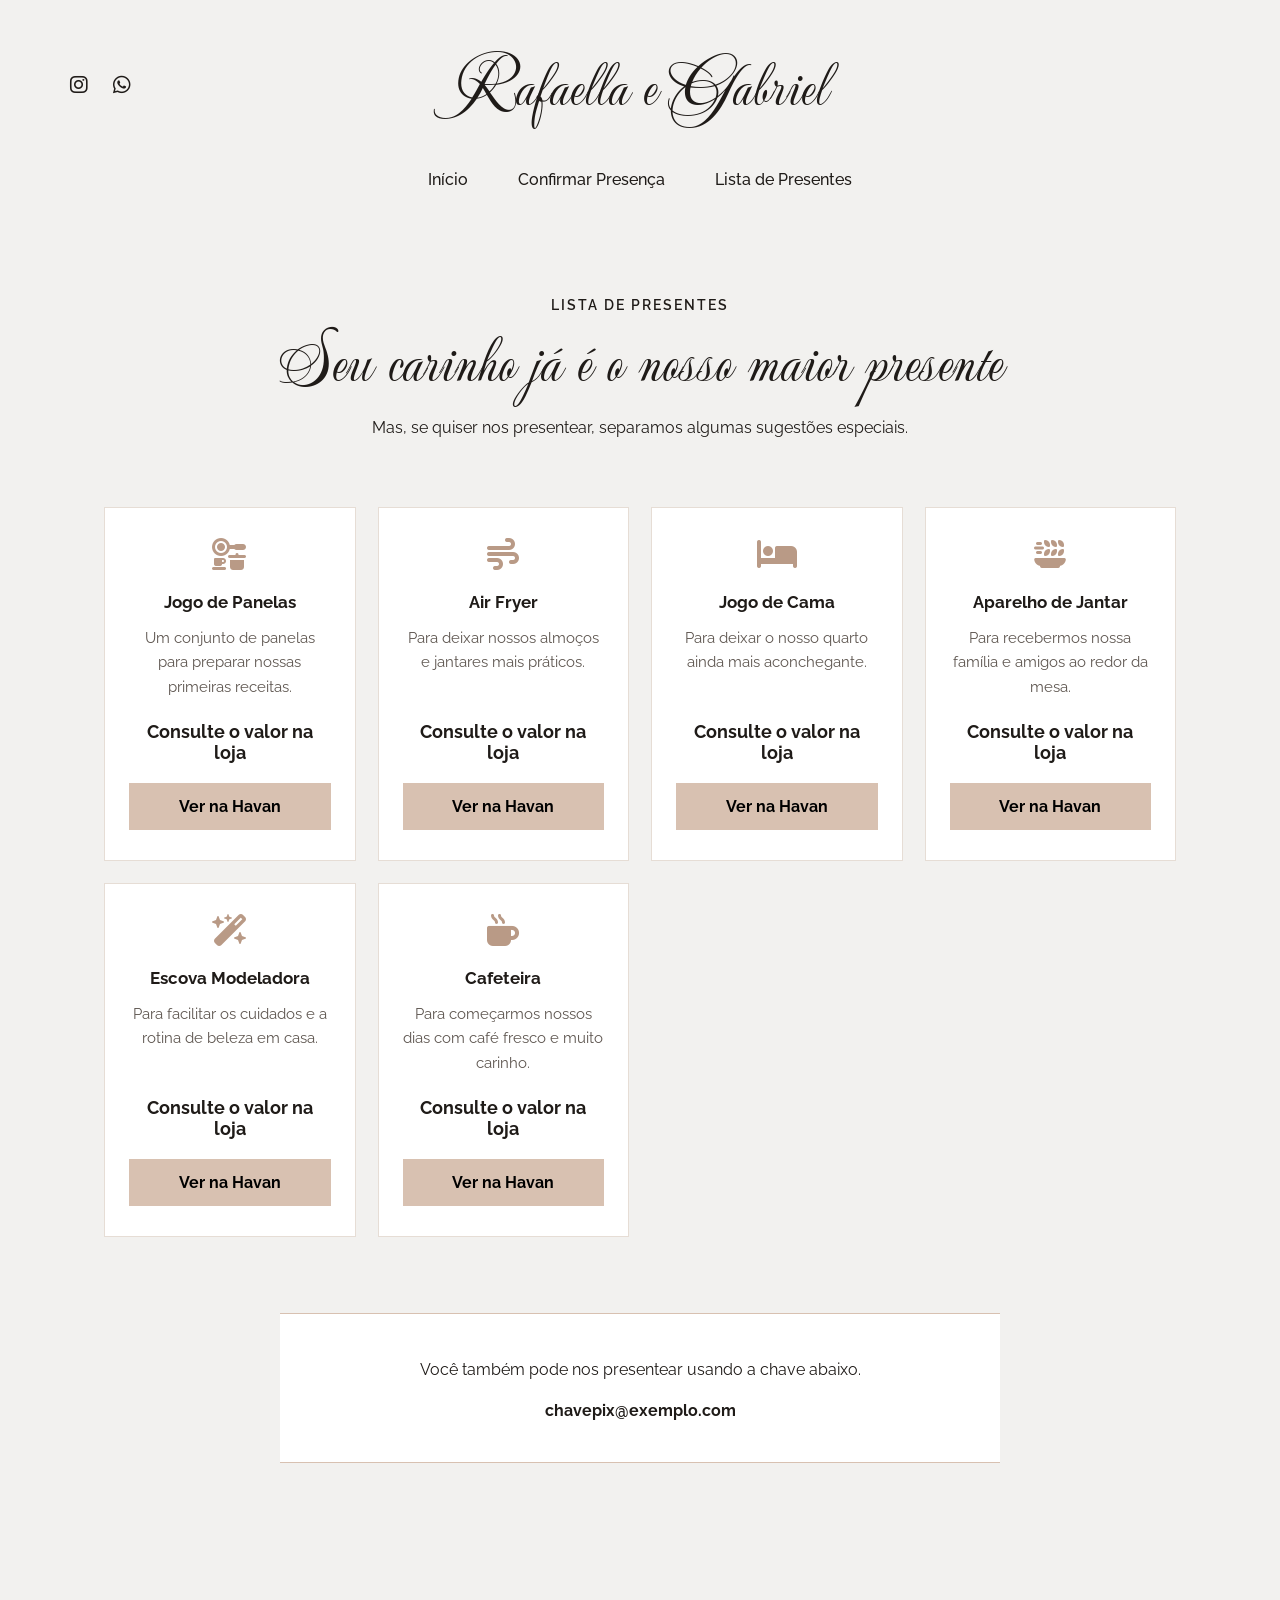
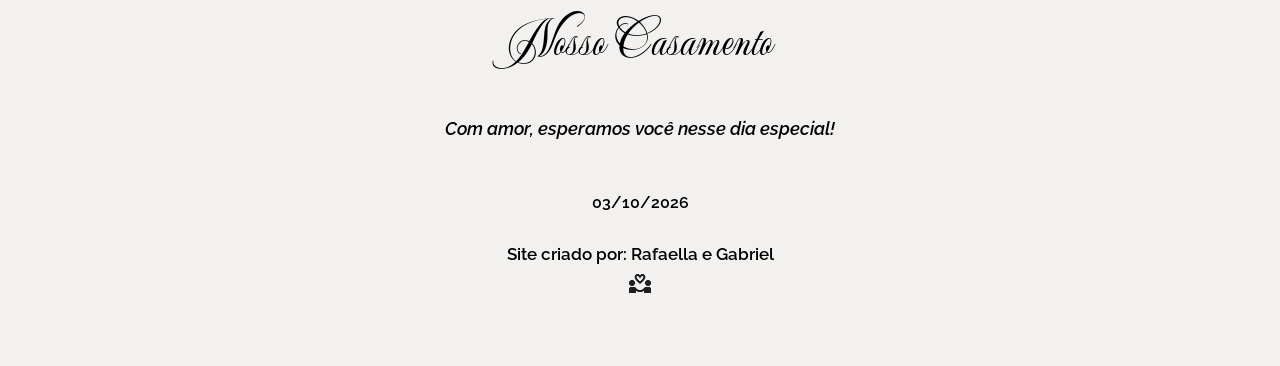
==== presentes.html @ 735d8079 "Initial commit" ====
<!DOCTYPE html>
<html lang="pt-BR">

<head>
    <meta charset="UTF-8">
    <meta name="viewport" content="width=device-width, initial-scale=1.0">
    <title>Lista de Presentes | Rafaella e Gabriel</title>

    <link rel="preconnect" href="https://fonts.googleapis.com">
    <link rel="preconnect" href="https://fonts.gstatic.com" crossorigin>
    <link href="https://fonts.googleapis.com/css2?family=Ballet:opsz@16..72&family=Mea+Culpa&family=Raleway:ital,wght@0,100..900;1,100..900&display=swap" rel="stylesheet">

    <link rel="stylesheet" href="css/style.css">

    <link rel="stylesheet"
        href="https://cdnjs.cloudflare.com/ajax/libs/font-awesome/6.5.2/css/all.min.css">
</head>

<body class="inner-page">
    <header class="page-header">
        <div class="social">
            <a href="#"><i class="fab fa-instagram"></i></a>
            <a href="#"><i class="fab fa-whatsapp"></i></a>
        </div>

        <div class="logo">
            <h1>Rafaella e Gabriel</h1>
        </div>
    </header>

    <nav class="page-nav">
        <a href="index.html">Início</a>
        <a href="#">Confirmar Presença</a>
        <a href="presentes.html">Lista de Presentes</a>
    </nav>

    <main>
        <section class="gifts-hero">
            <p>Lista de Presentes</p>
            <h2>Seu carinho já é o nosso maior presente</h2>
            <span>Mas, se quiser nos presentear, separamos algumas sugestões especiais.</span>
        </section>

        <section class="gift-list" aria-label="Sugestões de presentes">
            <article class="gift-card">
                <i class="fa-solid fa-kitchen-set gift-icon"></i>
                <h3>Jogo de Panelas</h3>
                <p>Um conjunto de panelas para preparar nossas primeiras receitas.</p>
                <strong>Consulte o valor na loja</strong>
                <a href="https://www.havan.com.br/utilidades-domesticas/panelas/jogos-de-panela/"
                    class="gift-button" target="_blank" rel="noopener noreferrer">Ver na Havan</a>
            </article>

            <article class="gift-card">
                <i class="fa-solid fa-wind gift-icon"></i>
                <h3>Air Fryer</h3>
                <p>Para deixar nossos almoços e jantares mais práticos.</p>
                <strong>Consulte o valor na loja</strong>
                <a href="https://www.havan.com.br/fritadeira-air-fryer-arno-7-5-litros-mega-digital-afd7/p"
                    class="gift-button" target="_blank" rel="noopener noreferrer">Ver na Havan</a>
            </article>

            <article class="gift-card">
                <i class="fa-solid fa-bed gift-icon"></i>
                <h3>Jogo de Cama</h3>
                <p>Para deixar o nosso quarto ainda mais aconchegante.</p>
                <strong>Consulte o valor na loja</strong>
                <a href="https://www.havan.com.br/cama-mesa-banho/cama/jogos-de-cama/"
                    class="gift-button" target="_blank" rel="noopener noreferrer">Ver na Havan</a>
            </article>

            <article class="gift-card">
                <i class="fa-solid fa-plate-wheat gift-icon"></i>
                <h3>Aparelho de Jantar</h3>
                <p>Para recebermos nossa família e amigos ao redor da mesa.</p>
                <strong>Consulte o valor na loja</strong>
                <a href="https://www.havan.com.br/utilidades-domesticas/aparelhos-de-jantar/"
                    class="gift-button" target="_blank" rel="noopener noreferrer">Ver na Havan</a>
            </article>

            <article class="gift-card">
                <i class="fa-solid fa-wand-magic-sparkles gift-icon"></i>
                <h3>Escova Modeladora</h3>
                <p>Para facilitar os cuidados e a rotina de beleza em casa.</p>
                <strong>Consulte o valor na loja</strong>
                <a href="https://www.havan.com.br/beleza-e-perfumaria/cabelos/escovas-secadoras/"
                    class="gift-button" target="_blank" rel="noopener noreferrer">Ver na Havan</a>
            </article>

            <article class="gift-card">
                <i class="fa-solid fa-mug-hot gift-icon"></i>
                <h3>Cafeteira</h3>
                <p>Para começarmos nossos dias com café fresco e muito carinho.</p>
                <strong>Consulte o valor na loja</strong>
                <a href="https://www.havan.com.br/eletro/eletroportateis/cafeteiras-eletricas/"
                    class="gift-button" target="_blank" rel="noopener noreferrer">Ver na Havan</a>
            </article>
        </section>

        <section class="pix-section">
            <p>Você também pode nos presentear usando a chave abaixo.</p>
            <span>chavepix@exemplo.com</span>
        </section>
    </main>

    <footer class="site-footer">
        <h2>Nosso Casamento</h2>
        <p>Com amor, esperamos você nesse dia especial!</p>

        <span class="footer-date">03/10/2026</span>

        <a href="#" class="footer-credit">
            Site criado por: Rafaella e Gabriel
            <img src="img/partner_heart_24dp.png" alt="" class="footer-credit-icon">
        </a>
    </footer>
</body>

</html>
---- css/style.css ----
*{
    margin:0;
    padding:0;
    box-sizing:border-box;
}

body{
    font-family:'Raleway', sans-serif;
}

.hero{
    position: relative;
    height: 100vh;
    min-height: 600px;
    overflow: hidden;
}

.hero-img{
    position: absolute;
    top: 0;
    left: 0;
    width: 100%;
    height: 100%;
    object-fit: cover;
    object-position: center;
    display: block;
    z-index: 1;
}

.overlay{
    position: absolute;
    inset: 0;
    background: rgba(0,0,0,.35);
    z-index: 2;
}

header{
    position:relative;
    z-index:2;
    display:grid;
    grid-template-columns:1fr auto 1fr;
    align-items:center;
    padding:40px 70px;
}

.social{
    display:flex;
    gap:25px;
}

.social a{
    color:white;
    font-size:20px;
    text-decoration:none;
}

.logo h1{
    font-family:'Mea Culpa', cursive;
    font-size:4rem;
    font-weight:normal;
    font-style:normal;
    text-align:center;
}

.btn-login{
    color:white;
    text-decoration:none;
    border:1px solid white;
    padding:12px 30px;
    border-radius:40px;
    transition:.3s;
}

.btn-login:hover{
    background:white;
    color:black;
}

nav{
    position:relative;
    z-index:2;
    display:flex;
    justify-content:center;
    gap:50px;
}

nav a{
    color:white;
    text-decoration:none;
    font-size:1rem;
    font-weight:500;
    transition:.3s;
}

nav a:hover{
    color:#d9c2b0;
}

.hero-content{
    position:relative;
    z-index:2;
    height:70%;
    display:flex;
    flex-direction:column;
    justify-content:center;
    align-items:center;
    text-align:center;
    padding:0 20px;
}

.hero-content h2{
    max-width:1000px;
    font-family:'Mea Culpa', cursive;
    font-size:5rem;
    font-weight:300;
    line-height:1.2;
    margin-bottom:40px;
}

.btn-principal{
    background:#d8c1b1;
    color:#000;
    text-decoration:none;
    margin-top:90px;
    padding:20px 50px;
    font-size:1rem;
    font-weight:600;
    transition:.3s;
}

.btn-principal:hover{
    transform:translateY(-3px);
}

.countdown-section{
    padding:70px 20px;
    background:#fff;
    color:#000;
    text-align:center;
}

.countdown-label,
.countdown-message{
    font-family:'Raleway', sans-serif;
    font-size:1.2rem;
    font-weight:500;
    letter-spacing:1px;
    text-transform:uppercase;
}

.countdown-label{
    margin-bottom:26px;
}

.countdown{
    display:flex;
    justify-content:center;
    gap:18px;
    flex-wrap:wrap;
}

.countdown-item{
    width:140px;
    height:140px;
    border:1px solid #d8c1b1;
    border-radius:50%;
    display:flex;
    flex-direction:column;
    justify-content:center;
    align-items:center;
}

.countdown-item span{
    font-size:2.8rem;
    font-weight:500;
    line-height:1;
}

.countdown-item small{
    margin-top:12px;
    font-size:.85rem;
    font-weight:500;
    letter-spacing:1px;
    text-transform:uppercase;
}

.countdown-message{
    margin-top:28px;
}

.site-footer{
    min-height:420px;
    padding:60px 20px;
    background:#f2f1ef;
    color:#000;
    font-family:'Raleway', sans-serif;
    display:flex;
    flex-direction:column;
    justify-content:flex-start;
    align-items:center;
    text-align:center;
}

.site-footer h2{
    font-family:'Mea Culpa', cursive;
    font-size:3.2rem;
    font-weight:normal;
    text-transform:none;
    margin-bottom:44px;
}

.site-footer p{
    font-family:'Raleway', sans-serif;
    font-size:1.1rem;
    font-weight:600;
    font-style:italic;
    margin-bottom:54px;
}

.footer-line{
    width:18px;
    height:1px;
    background:#000;
    margin-bottom:48px;
}

.site-footer a{
    color:#000;
    font-family:'Raleway', sans-serif;
    font-size:1.05rem;
    font-weight:600;
    text-decoration:none;
    margin-bottom:10px;
}

.footer-date{
    display:block;
    margin-bottom:32px;
    font-weight:600;
}

.footer-credit{
    display:flex;
    flex-direction:column;
    align-items:center;
    gap:8px;
}

.footer-credit-icon{
    width:24px;
    height:24px;
    object-fit:contain;
}

.inner-page{
    background:#f2f1ef;
    color:#1f1b18;
}

.page-header{
    background:#f2f1ef;
    color:#1f1b18;
}

.page-header .social a,
.page-nav a{
    color:#1f1b18;
}

.page-nav{
    background:#f2f1ef;
    padding:0 20px 38px;
}

.gifts-hero{
    max-width:900px;
    margin:0 auto;
    padding:70px 24px 44px;
    text-align:center;
}

.gifts-hero p{
    margin-bottom:14px;
    font-size:.85rem;
    font-weight:600;
    letter-spacing:2px;
    text-transform:uppercase;
}

.gifts-hero h2{
    font-family:'Mea Culpa', cursive;
    font-size:4.2rem;
    font-weight:normal;
    line-height:1;
    margin-bottom:20px;
}

.gifts-hero span{
    display:block;
    max-width:580px;
    margin:0 auto;
    font-size:1rem;
    line-height:1.8;
}

.gift-list{
    max-width:1120px;
    margin:0 auto;
    padding:20px 24px 76px;
    display:grid;
    grid-template-columns:repeat(auto-fit, minmax(220px, 1fr));
    gap:22px;
}

.gift-card{
    min-height:310px;
    padding:30px 24px;
    background:#fff;
    border:1px solid #e6ddd5;
    display:flex;
    flex-direction:column;
    align-items:center;
    text-align:center;
}

.gift-icon{
    color:#b99a86;
    font-size:2rem;
    margin-bottom:22px;
}

.gift-card h3{
    font-size:1.05rem;
    font-weight:700;
    margin-bottom:14px;
}

.gift-card p{
    color:#5f5751;
    font-size:.95rem;
    line-height:1.6;
    margin-bottom:22px;
}

.gift-card strong{
    margin-top:auto;
    margin-bottom:20px;
    font-size:1.1rem;
}

.gift-button{
    width:100%;
    padding:14px 20px;
    background:#d8c1b1;
    color:#000;
    font-weight:700;
    text-decoration:none;
    transition:.3s;
}

.gift-button:hover{
    background:#c9aa96;
    transform:translateY(-2px);
}

.pix-section{
    max-width:720px;
    margin:0 auto 80px;
    padding:42px 24px;
    background:#fff;
    border-top:1px solid #d8c1b1;
    border-bottom:1px solid #d8c1b1;
    text-align:center;
}

.pix-section h2{
    font-family:'Raleway', sans-serif;
    font-size:1.5rem;
    font-weight:500;
    margin-bottom:14px;
}

.pix-section p{
    margin-bottom:18px;
    line-height:1.7;
}

.pix-section span{
    font-weight:700;
}

@media(max-width:768px){

    .hero{
        min-height: 100vh;
    }

    .hero-img{
        object-position: center;
    }

    header{
        padding:25px;
    }

    nav{
        flex-wrap:wrap;
        gap:20px;
        padding:0 20px;
    }

    .hero-content h2{
        font-size:3rem;
    }

    .logo h1{
        font-size:2rem;
    }

    .countdown-section{
        padding:54px 18px;
    }

    .countdown-label,
    .countdown-message{
        font-size:2.3rem;
    }

    .countdown{
        gap:12px;
    }

    .countdown-item{
        width:130px;
        height:130px;
        max-width:none;
    }

    .countdown-item span{
        font-size:2.2rem;
    }

    .site-footer{
        min-height:360px;
        padding:48px 20px;
    }

    .site-footer h2{
        font-size:1.7rem;
        margin-bottom:34px;
    }

    .page-header{
        grid-template-columns:1fr;
        justify-items:center;
        gap:18px;
    }

    .page-header .social{
        order:2;
    }

    .page-nav{
        gap:18px;
        padding-bottom:28px;
    }

    .gifts-hero{
        padding:52px 20px 34px;
    }

    .gifts-hero h2{
        font-size:3rem;
    }

    .gift-list{
        grid-template-columns:1fr;
        padding:10px 20px 54px;
    }

    .gift-card{
        min-height:auto;
    }

    .pix-section{
        margin:0 20px 58px;
    }
}
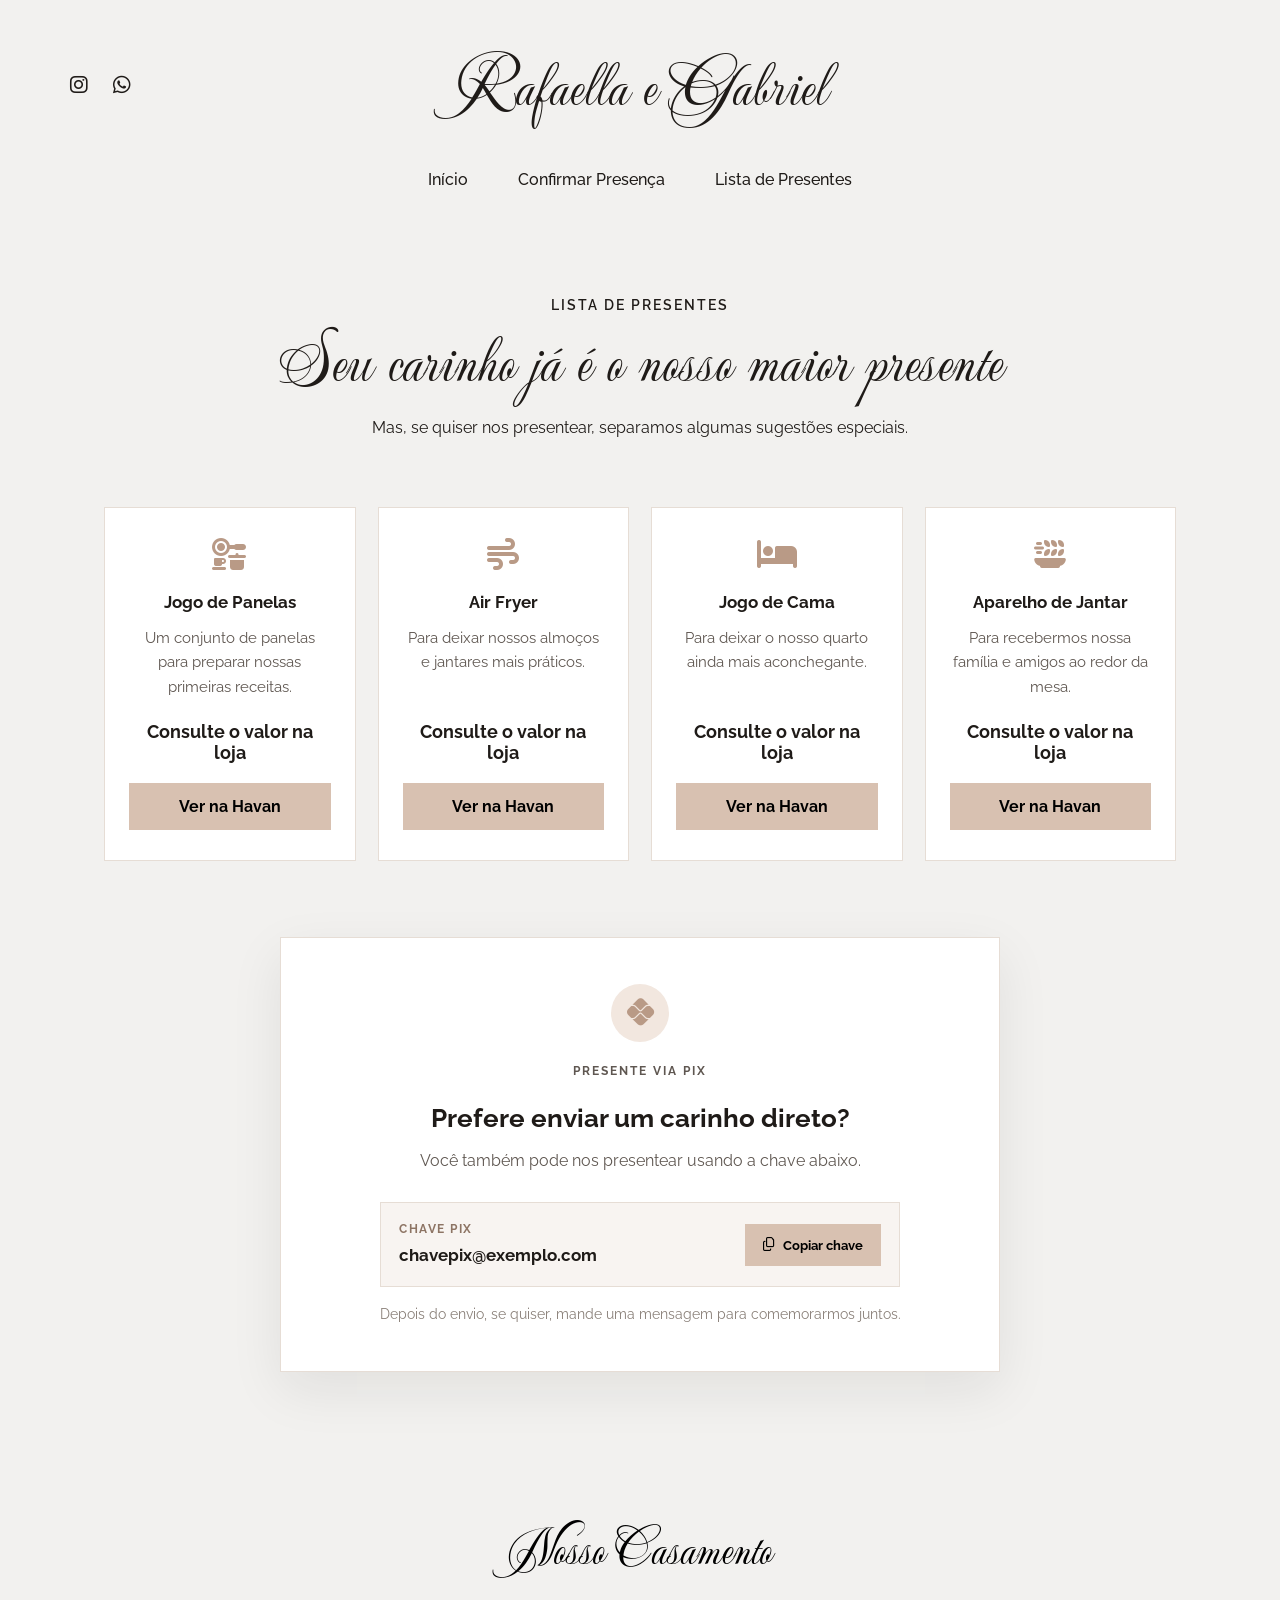
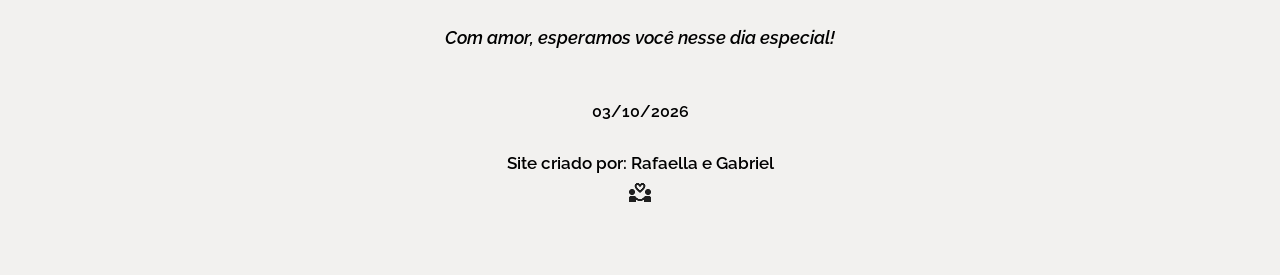
==== commit 1dafb3b6: "Atualizando os arquivos da pasta X" ====
--- a/presentes.html
+++ b/presentes.html
@@ -30,7 +30,7 @@
 
     <nav class="page-nav">
         <a href="index.html">Início</a>
-        <a href="#">Confirmar Presença</a>
+        <a href="confirmar-presenca.html">Confirmar Presença</a>
         <a href="presentes.html">Lista de Presentes</a>
     </nav>
 
@@ -78,28 +78,28 @@
                     class="gift-button" target="_blank" rel="noopener noreferrer">Ver na Havan</a>
             </article>
 
-            <article class="gift-card">
-                <i class="fa-solid fa-wand-magic-sparkles gift-icon"></i>
-                <h3>Escova Modeladora</h3>
-                <p>Para facilitar os cuidados e a rotina de beleza em casa.</p>
-                <strong>Consulte o valor na loja</strong>
-                <a href="https://www.havan.com.br/beleza-e-perfumaria/cabelos/escovas-secadoras/"
-                    class="gift-button" target="_blank" rel="noopener noreferrer">Ver na Havan</a>
-            </article>
-
-            <article class="gift-card">
-                <i class="fa-solid fa-mug-hot gift-icon"></i>
-                <h3>Cafeteira</h3>
-                <p>Para começarmos nossos dias com café fresco e muito carinho.</p>
-                <strong>Consulte o valor na loja</strong>
-                <a href="https://www.havan.com.br/eletro/eletroportateis/cafeteiras-eletricas/"
-                    class="gift-button" target="_blank" rel="noopener noreferrer">Ver na Havan</a>
-            </article>
+    
+           
         </section>
 
-        <section class="pix-section">
+        <section class="pix-section" aria-labelledby="pix-title">
+            <div class="pix-icon" aria-hidden="true">
+                <i class="fa-brands fa-pix"></i>
+            </div>
+
+            <p class="pix-eyebrow">Presente via Pix</p>
+            <h2 id="pix-title">Prefere enviar um carinho direto?</h2>
             <p>Você também pode nos presentear usando a chave abaixo.</p>
-            <span>chavepix@exemplo.com</span>
+            <div class="pix-key-card" aria-label="Chave Pix">
+                <span class="pix-key-label">Chave Pix</span>
+                <strong id="pix-key">chavepix@exemplo.com</strong>
+                <button class="pix-copy-button" type="button" data-copy-target="pix-key">
+                    <i class="fa-regular fa-copy" aria-hidden="true"></i>
+                    Copiar chave
+                </button>
+            </div>
+
+            <small>Depois do envio, se quiser, mande uma mensagem para comemorarmos juntos.</small>
         </section>
     </main>
 
@@ -114,6 +114,7 @@
             <img src="img/partner_heart_24dp.png" alt="" class="footer-credit-icon">
         </a>
     </footer>
+    <script src="js/script.js"></script>
 </body>
 
 </html>
--- a/css/style.css
+++ b/css/style.css
@@ -6,6 +6,12 @@
 
 body{
     font-family:'Raleway', sans-serif;
+}
+
+body.is-loading-page{
+    cursor:progress;
+    opacity:.75;
+    transition:opacity .2s;
 }
 
 .hero{
@@ -303,6 +309,170 @@
     line-height:1.8;
 }
 
+.rsvp-hero{
+    max-width:900px;
+    margin:0 auto;
+    padding:70px 24px 36px;
+    text-align:center;
+}
+
+.rsvp-hero p{
+    margin-bottom:14px;
+    font-size:.85rem;
+    font-weight:600;
+    letter-spacing:2px;
+    text-transform:uppercase;
+}
+
+.rsvp-hero h2{
+    font-family:'Mea Culpa', cursive;
+    font-size:4.2rem;
+    font-weight:normal;
+    line-height:1;
+    margin-bottom:20px;
+}
+
+.rsvp-hero span{
+    display:block;
+    max-width:580px;
+    margin:0 auto;
+    font-size:1rem;
+    line-height:1.8;
+}
+
+.rsvp-section{
+    max-width:760px;
+    margin:0 auto 80px;
+    padding:0 24px;
+}
+
+.rsvp-card{
+    padding:36px;
+    background:#fff;
+    border:1px solid #e6ddd5;
+    box-shadow:0 18px 50px rgba(31, 27, 24, .08);
+}
+
+.rsvp-card-header{
+    display:flex;
+    align-items:center;
+    gap:18px;
+    margin-bottom:28px;
+}
+
+.rsvp-card-header i{
+    width:58px;
+    height:58px;
+    border-radius:50%;
+    background:#f2e7df;
+    color:#b99a86;
+    display:flex;
+    align-items:center;
+    justify-content:center;
+    font-size:1.6rem;
+    flex:0 0 auto;
+}
+
+.rsvp-card-header p{
+    margin-bottom:6px;
+    color:#b99a86;
+    font-size:.78rem;
+    font-weight:700;
+    letter-spacing:2px;
+    text-transform:uppercase;
+}
+
+.rsvp-card-header h2{
+    font-size:1.55rem;
+    line-height:1.25;
+}
+
+.rsvp-form{
+    display:grid;
+    gap:18px;
+}
+
+.rsvp-form label,
+.rsvp-form fieldset{
+    color:#1f1b18;
+    font-size:.94rem;
+    font-weight:700;
+}
+
+.rsvp-form input,
+.rsvp-form select,
+.rsvp-form textarea{
+    width:100%;
+    margin-top:8px;
+    padding:14px 16px;
+    border:1px solid #e0d4ca;
+    background:#f8f4f1;
+    color:#1f1b18;
+    font:inherit;
+    font-weight:500;
+}
+
+.rsvp-form input:focus,
+.rsvp-form select:focus,
+.rsvp-form textarea:focus{
+    outline:2px solid #d8c1b1;
+    outline-offset:2px;
+}
+
+.rsvp-form fieldset{
+    padding:18px;
+    border:1px solid #e0d4ca;
+}
+
+.rsvp-form legend{
+    padding:0 8px;
+}
+
+.rsvp-option{
+    margin-top:14px;
+    display:flex;
+    align-items:center;
+    gap:10px;
+    color:#5f5751;
+    font-weight:600;
+}
+
+.rsvp-option input{
+    width:auto;
+    margin:0;
+    accent-color:#b99a86;
+}
+
+.rsvp-button{
+    border:0;
+    padding:15px 22px;
+    background:#d8c1b1;
+    color:#000;
+    font-family:'Raleway', sans-serif;
+    font-weight:700;
+    cursor:pointer;
+    transition:.3s;
+}
+
+.rsvp-button:hover{
+    background:#c9aa96;
+    transform:translateY(-2px);
+}
+
+.rsvp-feedback{
+    min-height:24px;
+    color:#5f5751;
+    font-size:.95rem;
+    font-weight:600;
+    line-height:1.5;
+}
+
+.rsvp-feedback.is-visible{
+    padding:14px 16px;
+    background:#f8f4f1;
+    border-left:4px solid #b99a86;
+}
+
 .gift-list{
     max-width:1120px;
     margin:0 auto;
@@ -366,27 +536,105 @@
 .pix-section{
     max-width:720px;
     margin:0 auto 80px;
-    padding:42px 24px;
+    padding:46px 32px;
     background:#fff;
-    border-top:1px solid #d8c1b1;
-    border-bottom:1px solid #d8c1b1;
+    border:1px solid #e6ddd5;
+    box-shadow:0 18px 50px rgba(31, 27, 24, .08);
     text-align:center;
+}
+
+.pix-icon{
+    width:58px;
+    height:58px;
+    margin:0 auto 18px;
+    border-radius:50%;
+    background:#f2e7df;
+    color:#b99a86;
+    display:flex;
+    align-items:center;
+    justify-content:center;
+    font-size:1.7rem;
+}
+
+.pix-eyebrow{
+    margin-bottom:10px;
+    color:#b99a86;
+    font-size:.78rem;
+    font-weight:700;
+    letter-spacing:2px;
+    text-transform:uppercase;
 }
 
 .pix-section h2{
     font-family:'Raleway', sans-serif;
-    font-size:1.5rem;
-    font-weight:500;
+    font-size:1.6rem;
+    font-weight:700;
     margin-bottom:14px;
 }
 
 .pix-section p{
-    margin-bottom:18px;
+    max-width:520px;
+    margin:0 auto 22px;
+    color:#5f5751;
     line-height:1.7;
 }
 
-.pix-section span{
-    font-weight:700;
+.pix-key-card{
+    max-width:520px;
+    margin:28px auto 16px;
+    padding:18px;
+    background:#f8f4f1;
+    border:1px solid #e6ddd5;
+    display:grid;
+    grid-template-columns:1fr auto;
+    gap:8px 16px;
+    align-items:center;
+    text-align:left;
+}
+
+.pix-key-label{
+    color:#8d7464;
+    font-size:.78rem;
+    font-weight:700;
+    letter-spacing:1.5px;
+    text-transform:uppercase;
+}
+
+.pix-key-card strong{
+    grid-column:1;
+    color:#1f1b18;
+    font-size:1.05rem;
+    line-height:1.4;
+    word-break:break-word;
+}
+
+.pix-copy-button{
+    grid-row:1 / span 2;
+    grid-column:2;
+    border:0;
+    padding:13px 18px;
+    background:#d8c1b1;
+    color:#000;
+    font-family:'Raleway', sans-serif;
+    font-weight:700;
+    cursor:pointer;
+    display:inline-flex;
+    align-items:center;
+    gap:8px;
+    transition:.3s;
+}
+
+.pix-copy-button:hover,
+.pix-copy-button.is-copied{
+    background:#c9aa96;
+    transform:translateY(-2px);
+}
+
+.pix-section small{
+    display:block;
+    color:#8a8079;
+    font-size:.86rem;
+    line-height:1.6;
 }
 
 @media(max-width:768px){
@@ -473,6 +721,27 @@
         font-size:3rem;
     }
 
+    .rsvp-hero{
+        padding:52px 20px 34px;
+    }
+
+    .rsvp-hero h2{
+        font-size:3rem;
+    }
+
+    .rsvp-section{
+        margin-bottom:58px;
+        padding:0 20px;
+    }
+
+    .rsvp-card{
+        padding:28px 20px;
+    }
+
+    .rsvp-card-header{
+        align-items:flex-start;
+    }
+
     .gift-list{
         grid-template-columns:1fr;
         padding:10px 20px 54px;
@@ -484,5 +753,21 @@
 
     .pix-section{
         margin:0 20px 58px;
-    }
-}
+        padding:38px 20px;
+    }
+
+    .pix-key-card{
+        grid-template-columns:1fr;
+        text-align:center;
+    }
+
+    .pix-key-card strong,
+    .pix-copy-button{
+        grid-column:auto;
+        grid-row:auto;
+    }
+
+    .pix-copy-button{
+        justify-content:center;
+    }
+}
